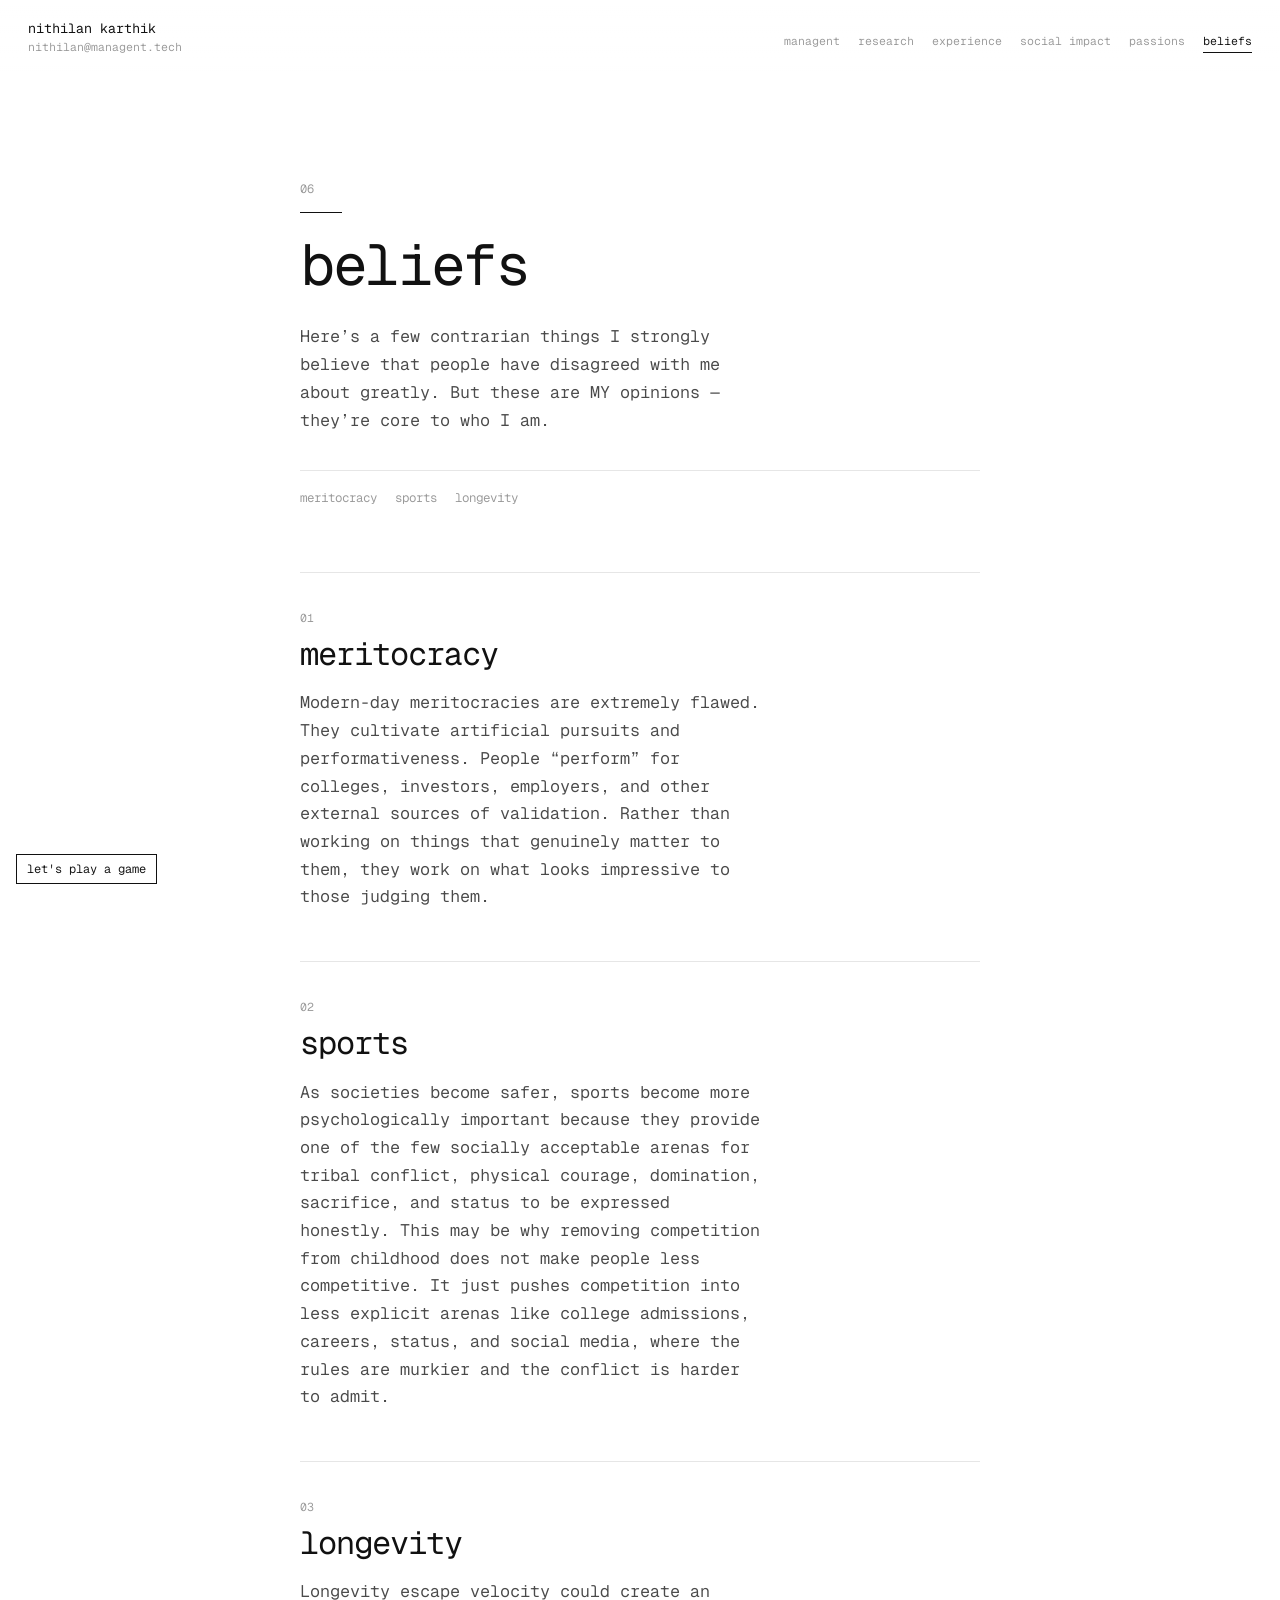
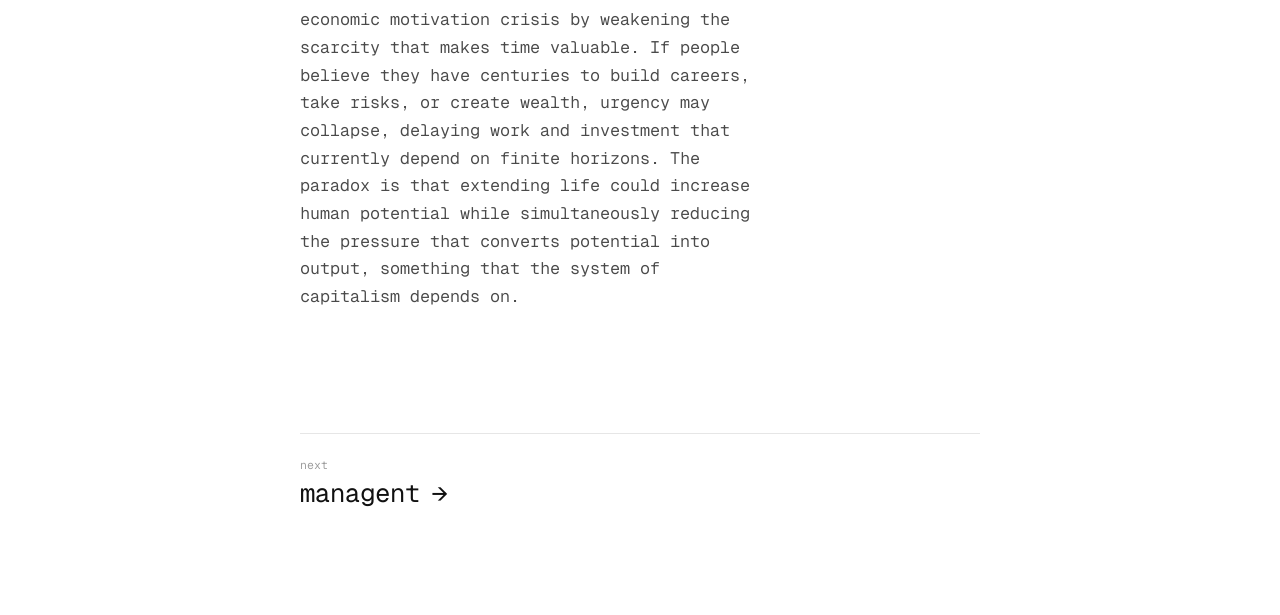
==== beliefs.html @ 7f223bff "Ship the personal site: thesis reel, highlight pages, games, and SEO. Co-authored-by: Cursor <cursor" ====
<!doctype html>
<html lang="en">
  <head>
    <meta charset="UTF-8" />
    <meta name="viewport" content="width=device-width, initial-scale=1.0" />
    <meta name="theme-color" content="#ffffff" />
    <!-- seo:start -->
    <title>beliefs · nithilan karthik</title>
    <meta name="description" content="Beliefs of nithilan karthik — the ideas he is willing to be held to." />
    <meta name="author" content="nithilan karthik" />
    <meta name="keywords" content="nithilan karthik, Nithilan Karthik, Project Origin, DevRev, HaiIntel, immigrant entrepreneurship, GTM, forward deployed engineering" />
    <meta name="robots" content="index, follow, max-image-preview:large, max-snippet:-1, max-video-preview:-1" />
    <meta name="googlebot" content="index, follow" />
    <link rel="canonical" href="https://nithilankarthik.com/beliefs.html" />
    <link rel="author" href="https://www.linkedin.com/in/nithilan-karthik-24bb622b1" />
    <link rel="me" href="https://www.linkedin.com/in/nithilan-karthik-24bb622b1" />
    <link rel="me" href="https://www.projectorigin.co" />
    <meta property="og:type" content="website" />
    <meta property="og:site_name" content="nithilan karthik" />
    <meta property="og:locale" content="en_US" />
    <meta property="og:title" content="beliefs · nithilan karthik" />
    <meta property="og:description" content="Beliefs of nithilan karthik — the ideas he is willing to be held to." />
    <meta property="og:url" content="https://nithilankarthik.com/beliefs.html" />
    <meta property="og:image" content="https://nithilankarthik.com/og.png" />
    <meta property="og:image:width" content="1200" />
    <meta property="og:image:height" content="630" />
    <meta property="og:image:alt" content="nithilan karthik" />
    <meta name="twitter:card" content="summary_large_image" />
    <meta name="twitter:title" content="beliefs · nithilan karthik" />
    <meta name="twitter:description" content="Beliefs of nithilan karthik — the ideas he is willing to be held to." />
    <meta name="twitter:image" content="https://nithilankarthik.com/og.png" />
    <meta name="twitter:image:alt" content="nithilan karthik" />
    <script type="application/ld+json">
{
  "@context": "https://schema.org",
  "@graph": [
    {
      "@type": "WebSite",
      "@id": "https://nithilankarthik.com/#website",
      "url": "https://nithilankarthik.com/",
      "name": "nithilan karthik",
      "email": "nithilan@managent.tech",
      "description": "Builder and founder focused on systems that make existing intelligence more useful at scale. Co-founder of Project Origin. Experience in B2B GTM at DevRev and forward deployed engineering at HaiIntel.",
      "inLanguage": "en",
      "publisher": {
        "@id": "https://nithilankarthik.com/#person"
      },
      "author": {
        "@id": "https://nithilankarthik.com/#person"
      }
    },
    {
      "@type": "Person",
      "@id": "https://nithilankarthik.com/#person",
      "name": "nithilan karthik",
      "alternateName": [
        "Nithilan Karthik",
        "nithilan"
      ],
      "url": "https://nithilankarthik.com/",
      "image": "https://nithilankarthik.com/og.png",
      "description": "Builder and founder focused on systems that make existing intelligence more useful at scale. Co-founder of Project Origin. Experience in B2B GTM at DevRev and forward deployed engineering at HaiIntel.",
      "jobTitle": [
        "Founder",
        "GTM",
        "Forward Deployed Engineer"
      ],
      "knowsAbout": [
        "entrepreneurship",
        "B2B go-to-market",
        "partnerships",
        "AI systems",
        "forward deployed engineering",
        "immigrant entrepreneurship",
        "Project Origin",
        "cricket"
      ],
      "sameAs": [
        "https://www.linkedin.com/in/nithilan-karthik-24bb622b1",
        "https://www.projectorigin.co"
      ],
      "founder": {
        "@type": "Organization",
        "name": "Project Origin",
        "url": "https://www.projectorigin.co",
        "description": "Bootcamp and learning platform making entrepreneurship accessible for immigrant students."
      },
      "worksFor": [
        {
          "@type": "Organization",
          "name": "Project Origin",
          "url": "https://www.projectorigin.co"
        }
      ],
      "affiliation": [
        {
          "@type": "Organization",
          "name": "Harvard John A. Paulson School of Engineering and Applied Sciences",
          "alternateName": "Harvard SEAS"
        },
        {
          "@type": "Organization",
          "name": "MIT Laboratory for Information and Decision Systems",
          "alternateName": "MIT LIDS"
        }
      ]
    },
    {
      "@type": "WebPage",
      "@id": "https://nithilankarthik.com/beliefs.html#webpage",
      "url": "https://nithilankarthik.com/beliefs.html",
      "name": "beliefs · nithilan karthik",
      "description": "Beliefs of nithilan karthik — the ideas he is willing to be held to.",
      "isPartOf": {
        "@id": "https://nithilankarthik.com/#website"
      },
      "about": {
        "@id": "https://nithilankarthik.com/#person"
      },
      "author": {
        "@id": "https://nithilankarthik.com/#person"
      },
      "inLanguage": "en"
    }
  ]
}
    </script>
    <!-- seo:end -->
    <link rel="manifest" href="site.webmanifest" />


    <link rel="icon" href="favicon.svg" type="image/svg+xml" />
    <link rel="preconnect" href="https://fonts.googleapis.com" />
    <link rel="preconnect" href="https://fonts.gstatic.com" crossorigin />
    <link href="https://fonts.googleapis.com/css2?family=Geist+Mono:wght@400;500&family=IBM+Plex+Mono:wght@400;500&display=swap" rel="stylesheet" />
    <link rel="stylesheet" href="styles.css" />
  </head>
  <body>
    <a class="skip" href="#content">Skip to content</a>
    <header class="header">
      <div class="brand-block">
      <a class="brand" href="index.html">nithilan karthik</a>
      <a class="mail-inline" href="mailto:nithilan@managent.tech">nithilan@managent.tech</a>
    </div>
      <nav aria-label="Highlights">
        <div class="nav">
          <a href="managent.html">managent</a><a href="research.html">research</a><a href="experience.html">experience</a><a href="social-impact.html">social impact</a><a href="passions.html">passions</a><a href="beliefs.html" class="is-active" aria-current="page">beliefs</a>
        </div>
      </nav>
    </header>
    <main class="detail" id="content">
      <div class="copy">
        <p class="eyebrow">06</p>
        <h1>beliefs</h1>
        <div class="prose">
          <p>Here’s a few contrarian things I strongly believe that people have disagreed with me about greatly. But these are MY opinions — they’re core to who I am.</p>
        </div>
        <nav class="thread-jump" aria-label="Beliefs">
          <a href="#meritocracy">meritocracy</a>
          <a href="#sports">sports</a>
          <a href="#longevity">longevity</a>
        </nav>
      </div>

      <div class="threads">
        <article class="thread" id="meritocracy">
          <p class="thread-index">01</p>
          <h2>meritocracy</h2>
          <div class="prose">
            <p>Modern-day meritocracies are extremely flawed. They cultivate artificial pursuits and performativeness. People “perform” for colleges, investors, employers, and other external sources of validation. Rather than working on things that genuinely matter to them, they work on what looks impressive to those judging them.</p>
          </div>
        </article>

        <article class="thread" id="sports">
          <p class="thread-index">02</p>
          <h2>sports</h2>
          <div class="prose">
            <p>As societies become safer, sports become more psychologically important because they provide one of the few socially acceptable arenas for tribal conflict, physical courage, domination, sacrifice, and status to be expressed honestly. This may be why removing competition from childhood does not make people less competitive. It just pushes competition into less explicit arenas like college admissions, careers, status, and social media, where the rules are murkier and the conflict is harder to admit.</p>
          </div>
        </article>

        <article class="thread" id="longevity">
          <p class="thread-index">03</p>
          <h2>longevity</h2>
          <div class="prose">
            <p>Longevity escape velocity could create an economic motivation crisis by weakening the scarcity that makes time valuable. If people believe they have centuries to build careers, take risks, or create wealth, urgency may collapse, delaying work and investment that currently depend on finite horizons. The paradox is that extending life could increase human potential while simultaneously reducing the pressure that converts potential into output, something that the system of capitalism depends on.</p>
          </div>
        </article>
      </div>

      <div class="copy">
        <a class="next" href="managent.html">
          <em>next</em>
          <strong>managent <span class="arrow">→</span></strong>
        </a>
      </div>
    </main>
    <a class="chip" href="games.html">let's play a game</a>
  </body>
</html>
---- styles.css ----
:root {
  --paper: #ffffff;
  --ink: #111111;
  --body: #4a4a4a;
  --caption: #8a8a8a;
  --muted: #9a9a9a;
  --line: #e6e6e6;
  --display: "Geist Mono", "IBM Plex Mono", ui-monospace, "SF Mono", Menlo, Consolas, monospace;
  --sans: "Geist Mono", "IBM Plex Mono", ui-monospace, "SF Mono", Menlo, Consolas, monospace;
  color-scheme: light;
}

* {
  box-sizing: border-box;
}

html {
  scroll-snap-type: y proximity;
}

html,
body,
#root {
  margin: 0;
  min-height: 100%;
}

body {
  background: var(--paper);
  color: var(--ink);
  font-family: var(--sans);
  font-weight: 380;
  font-size: 16px;
  line-height: 1.5;
  text-rendering: optimizeLegibility;
  -webkit-font-smoothing: antialiased;
}

body::before {
  content: none;
}

::selection {
  background: var(--ink);
  color: var(--paper);
}

a {
  color: inherit;
}

figure {
  margin: 0;
}

button,
a {
  -webkit-tap-highlight-color: transparent;
}

:focus-visible {
  outline: 1px solid var(--ink);
  outline-offset: 3px;
}

.sr {
  position: absolute;
  width: 1px;
  height: 1px;
  padding: 0;
  margin: -1px;
  overflow: hidden;
  clip: rect(0, 0, 0, 0);
  white-space: nowrap;
  border: 0;
}

.skip {
  position: fixed;
  left: 16px;
  top: -48px;
  z-index: 40;
  background: var(--ink);
  color: var(--paper);
  padding: 8px 12px;
  text-decoration: none;
  font-size: 0.8rem;
}

.skip:focus {
  top: 12px;
}

.seo-identity {
  position: absolute;
  width: 1px;
  height: 1px;
  padding: 0;
  margin: -1px;
  overflow: hidden;
  clip: rect(0, 0, 0, 0);
  white-space: nowrap;
  border: 0;
}

.header {
  position: fixed;
  top: 0;
  left: 0;
  right: 0;
  z-index: 20;
  display: flex;
  justify-content: space-between;
  align-items: flex-end;
  gap: 24px;
  padding: 22px 28px 18px;
  background: linear-gradient(to bottom, rgba(255, 255, 255, 0.96), rgba(255, 255, 255, 0));
}

.header nav {
  margin-left: auto;
  min-width: 0;
}

.brand {
  font-family: var(--sans);
  font-style: normal;
  font-weight: 400;
  font-size: 0.84rem;
  letter-spacing: 0;
  text-decoration: none;
  line-height: 1;
  color: var(--ink);
}

.brand-block {
  display: flex;
  flex-direction: column;
  align-items: flex-start;
  gap: 6px;
  min-width: 0;
}

.mail-inline {
  font-size: 0.72rem;
  line-height: 1;
  color: var(--muted);
  text-decoration: none;
  letter-spacing: 0;
}

.mail-inline:hover,
.mail-inline:focus-visible {
  color: var(--ink);
  text-decoration: underline;
  text-underline-offset: 2px;
}

.mail {
  position: fixed;
  right: 16px;
  bottom: 16px;
  z-index: 30;
  padding: 8px 10px;
  background: #fff;
  color: var(--ink);
  border: 1px solid var(--line);
  text-decoration: none;
  font-size: 0.72rem;
  line-height: 1;
  max-width: calc(100vw - 160px);
  overflow: hidden;
  text-overflow: ellipsis;
  white-space: nowrap;
}

.mail:hover,
.mail:focus-visible {
  border-color: var(--ink);
}

.nav {
  display: flex;
  flex-wrap: nowrap;
  justify-content: flex-end;
  gap: 8px 18px;
}

.nav a {
  position: relative;
  text-decoration: none;
  font-size: 0.72rem;
  letter-spacing: 0;
  text-transform: none;
  color: var(--muted);
  padding-bottom: 4px;
  white-space: nowrap;
  transition: color 240ms ease;
}

.nav a.is-active {
  color: var(--ink);
}

.nav a.is-active::after {
  content: "";
  position: absolute;
  left: 0;
  right: 0;
  bottom: 0;
  height: 1px;
  background: currentColor;
  transform-origin: left;
  animation: draw 420ms cubic-bezier(0.16, 1, 0.3, 1) both;
}

.thesis {
  min-height: 100dvh;
  display: flex;
  flex-direction: column;
  justify-content: center;
  padding: 14vh 7vw 10vh;
  scroll-snap-align: start;
}

.eyebrow {
  margin: 0 0 22px;
  font-size: 0.75rem;
  letter-spacing: 0;
  text-transform: none;
  color: var(--muted);
}

.eyebrow::after {
  content: "";
  display: block;
  width: 42px;
  height: 1px;
  margin-top: 14px;
  background: var(--ink);
  transform-origin: left;
  animation: draw 900ms 180ms cubic-bezier(0.16, 1, 0.3, 1) both;
}

.thesis-grid {
  display: grid;
  grid-template-columns: minmax(0, 1.25fr) minmax(240px, 0.72fr);
  gap: clamp(28px, 5vw, 88px);
  align-items: end;
  will-change: transform, opacity;
}

.thesis h1,
.detail h1,
.word {
  font-family: var(--display);
  font-weight: 400;
  letter-spacing: -0.04em;
}

.thesis h1 {
  margin: 0;
  font-size: clamp(1.7rem, 3.6vw, 3rem);
  line-height: 1.15;
  max-width: 28ch;
  animation: rise 1000ms cubic-bezier(0.16, 1, 0.3, 1) both;
}

.lede {
  margin: 0;
  max-width: 34ch;
  color: var(--body);
  font-size: 1.08rem;
  line-height: 1.6;
  font-weight: 380;
  animation: rise 1000ms 140ms cubic-bezier(0.16, 1, 0.3, 1) both;
}

.cue {
  margin-top: 36px;
  display: inline-flex;
  align-items: center;
  gap: 12px;
  padding: 0;
  border: 0;
  background: none;
  color: var(--muted);
  font: inherit;
  font-size: 0.72rem;
  letter-spacing: 0;
  text-transform: none;
  cursor: pointer;
  animation: rise 1000ms 240ms cubic-bezier(0.16, 1, 0.3, 1) both;
}

.cue i {
  display: block;
  width: 1px;
  height: 46px;
  background: linear-gradient(var(--ink), transparent);
  transform-origin: top;
  animation: pulse 2.4s ease-in-out infinite;
}

.cue:hover {
  color: var(--ink);
}

.reel {
  position: relative;
  height: calc(100dvh * 6);
}

.beats {
  position: absolute;
  inset: 0;
  display: flex;
  flex-direction: column;
  pointer-events: none;
}

.beats span {
  flex: 1;
  scroll-snap-align: start;
}

.sticky {
  position: sticky;
  top: 0;
  height: 100dvh;
  display: flex;
  flex-direction: column;
  justify-content: center;
  align-items: center;
  gap: 18px;
}

.stage {
  width: min(1180px, calc(100% - 72px));
  height: min(62vh, 620px);
  display: grid;
  grid-template-columns: minmax(0, 1fr) minmax(240px, 420px) minmax(0, 1fr);
  gap: clamp(16px, 2.2vw, 36px);
  align-items: center;
}

.side {
  position: relative;
  height: 100%;
  min-width: 0;
}

.panel {
  position: absolute;
  inset: 0;
  display: grid;
  align-content: center;
  justify-items: center;
  text-align: center;
  will-change: transform, opacity;
}

.kicker {
  margin: 0;
  align-self: end;
  font-family: var(--sans);
  font-style: normal;
  font-weight: 400;
  font-size: 0.82rem;
  letter-spacing: 0;
  color: var(--caption);
}

.frame {
  width: min(100%, 380px);
  aspect-ratio: 5 / 4;
  border-radius: 0;
  position: relative;
  overflow: hidden;
  background: var(--wash, #f6f6f6);
  border: 1px solid var(--line);
}

.frame::after {
  content: none;
}

.frame.has-image::after {
  display: none;
}

.frame img {
  width: 100%;
  height: 100%;
  object-fit: cover;
  object-position: center center;
  display: block;
}

.logo {
  width: min(100%, 380px);
  height: auto;
  display: block;
}

.caption {
  margin: 0;
  align-self: start;
  max-width: 30ch;
  color: var(--caption);
  font-size: 0.92rem;
  line-height: 1.45;
  font-weight: 380;
}

.mid {
  position: relative;
  height: 100%;
  width: 100%;
  min-width: 0;
  container-type: inline-size;
}

.wheel {
  height: 100%;
  overflow: hidden;
  -webkit-mask-image: linear-gradient(
    to bottom,
    transparent 0%,
    #000 22%,
    #000 78%,
    transparent 100%
  );
  mask-image: linear-gradient(
    to bottom,
    transparent 0%,
    #000 22%,
    #000 78%,
    transparent 100%
  );
}

.track {
  position: absolute;
  left: 0;
  right: 0;
  top: 50%;
  will-change: transform;
}

.word {
  margin: 0;
  height: 104px;
  display: flex;
  align-items: center;
  justify-content: center;
  font-size: clamp(1.15rem, 3.2vw, 1.85rem);
  font-size: clamp(1.15rem, 9.5cqi, 2rem);
  line-height: 1;
  white-space: nowrap;
  user-select: none;
}

.dock {
  position: relative;
  height: 44px;
  width: min(1180px, calc(100% - 72px));
}

.more {
  position: absolute;
  left: 50%;
  top: 50%;
  transform: translate(-50%, -50%);
  display: inline-flex;
  align-items: center;
  justify-content: center;
  gap: 0.55rem;
  min-height: 44px;
  padding: 0 2px 2px;
  text-decoration: none;
  font-size: 0.78rem;
  letter-spacing: 0;
  text-transform: none;
  border-bottom: 1px solid var(--ink);
  white-space: nowrap;
  will-change: opacity;
}

.more .arrow {
  display: inline-block;
  transition: transform 420ms cubic-bezier(0.16, 1, 0.3, 1);
}

.more:hover .arrow,
.more:focus-visible .arrow {
  transform: translateX(5px);
}

.rail {
  position: absolute;
  right: 22px;
  top: 50%;
  transform: translateY(-50%);
  width: 1px;
  height: 132px;
  background: var(--line);
}

.rail span {
  position: absolute;
  left: -2px;
  top: 0;
  width: 5px;
  height: 5px;
  border-radius: 50%;
  background: var(--ink);
}

.detail {
  padding: 20vh 0 12vh;
}

.copy {
  width: min(680px, calc(100% - 12vw));
  margin: 0 auto;
}

.detail h1 {
  margin: 0;
  font-size: clamp(2rem, 6vw, 3.6rem);
  line-height: 1.05;
  animation: rise 900ms cubic-bezier(0.16, 1, 0.3, 1) both;
}

.dek {
  margin: 22px 0 0;
  max-width: 28ch;
  font-family: var(--sans);
  font-style: normal;
  font-weight: 400;
  font-size: 0.95rem;
  line-height: 1.5;
  letter-spacing: 0;
  color: var(--body);
  animation: rise 900ms 90ms cubic-bezier(0.16, 1, 0.3, 1) both;
}

.prose {
  margin-top: 28px;
  animation: rise 900ms 160ms cubic-bezier(0.16, 1, 0.3, 1) both;
}

.prose p {
  margin: 0 0 14px;
  max-width: 46ch;
  color: var(--body);
  font-size: 1.05rem;
  line-height: 1.65;
}

.quote-box {
  margin: 36px 0;
  padding: 28px 26px 24px;
  border: 1px solid var(--line);
  background: #fafafa;
  animation: rise 900ms 180ms cubic-bezier(0.16, 1, 0.3, 1) both;
}

.quote-box p {
  margin: 0 0 14px;
  max-width: none;
  color: var(--ink);
  font-size: 0.98rem;
  line-height: 1.7;
}

.quote-box p:last-of-type {
  margin-bottom: 18px;
}

.quote-box cite {
  display: block;
  font-style: normal;
  font-size: 0.78rem;
  color: var(--muted);
}

.thesis-box .thesis-line {
  margin: 0 0 22px;
  font-family: var(--display);
  font-size: clamp(1.15rem, 2.4vw, 1.45rem);
  line-height: 1.35;
  letter-spacing: -0.02em;
  color: var(--ink);
}

.thesis-box .out-link {
  margin: 0;
  color: var(--body);
  font-size: 0.92rem;
}

.out-link {
  margin-top: 22px;
}

.out-link a {
  color: var(--ink);
  text-decoration: underline;
  text-underline-offset: 3px;
}

.prose a {
  color: var(--ink);
  text-decoration: underline;
  text-underline-offset: 2px;
}

.plates {
  width: min(1080px, calc(100% - 10vw));
  margin: 56px auto 0;
  display: grid;
  grid-template-columns: 1fr 1fr;
  gap: 16px;
  animation: rise 900ms 200ms cubic-bezier(0.16, 1, 0.3, 1) both;
}

.plates .frame {
  width: 100%;
  border-radius: 0;
}

.plate-caption {
  margin: 10px 0 0;
  text-align: center;
  color: var(--caption);
  font-size: 0.88rem;
}

.plate {
  min-width: 0;
}

.thread-jump {
  display: flex;
  flex-wrap: wrap;
  gap: 10px 18px;
  margin-top: 36px;
  padding-top: 18px;
  border-top: 1px solid var(--line);
  animation: rise 900ms 200ms cubic-bezier(0.16, 1, 0.3, 1) both;
}

.thread-jump a {
  text-decoration: none;
  font-size: 0.78rem;
  color: var(--muted);
  transition: color 220ms ease;
}

.thread-jump a:hover,
.thread-jump a:focus-visible {
  color: var(--ink);
}

.threads {
  width: min(680px, calc(100% - 12vw));
  margin: 64px auto 0;
  display: flex;
  flex-direction: column;
}

.thread {
  padding: 36px 0;
  border-top: 1px solid var(--line);
  scroll-margin-top: 96px;
  animation: rise 900ms cubic-bezier(0.16, 1, 0.3, 1) both;
}

.thread:nth-child(1) { animation-delay: 120ms; }
.thread:nth-child(2) { animation-delay: 180ms; }
.thread:nth-child(3) { animation-delay: 240ms; }
.thread:nth-child(4) { animation-delay: 300ms; }

.thread-index {
  margin: 0 0 10px;
  font-size: 0.72rem;
  letter-spacing: 0;
  color: var(--muted);
}

.thread h2 {
  margin: 0 0 18px;
  font-family: var(--display);
  font-weight: 400;
  font-size: clamp(1.45rem, 3.2vw, 2rem);
  letter-spacing: -0.03em;
  line-height: 1.1;
  color: var(--ink);
}

.thread .prose {
  margin-top: 0;
  animation: none;
}

.next {
  display: flex;
  flex-direction: column;
  align-items: flex-start;
  gap: 8px;
  margin-top: 72px;
  padding-top: 22px;
  border-top: 1px solid var(--line);
  text-decoration: none;
}

.next em {
  font-style: normal;
  font-size: 0.72rem;
  letter-spacing: 0;
  text-transform: none;
  color: var(--muted);
}

.next strong {
  font-family: var(--display);
  font-weight: 400;
  font-style: normal;
  font-size: clamp(1.2rem, 2.4vw, 1.6rem);
  letter-spacing: 0;
  line-height: 1;
  display: inline-flex;
  align-items: baseline;
  gap: 12px;
}

.next .arrow {
  display: inline-block;
  font-style: normal;
  transition: transform 420ms cubic-bezier(0.16, 1, 0.3, 1);
}

.next:hover .arrow,
.next:focus-visible .arrow {
  transform: translateX(6px);
}

.missing {
  min-height: 100dvh;
  display: grid;
  place-items: center;
  padding: 20vh 8vw;
  text-align: center;
}

.missing h1 {
  font-family: var(--display);
  font-weight: 500;
  font-size: clamp(3rem, 7vw, 5rem);
  letter-spacing: -0.04em;
  margin: 0 0 16px;
}

.missing a {
  letter-spacing: 0;
  text-transform: none;
  font-size: 0.75rem;
  text-underline-offset: 4px;
}

.reel-static {
  display: none;
  padding: 8vh 8vw 16vh;
  gap: 64px;
}

.reel-static article {
  display: grid;
  gap: 10px;
  max-width: 640px;
  scroll-snap-align: start;
}

.reel-static .more {
  position: relative;
  left: auto;
  top: auto;
  transform: none;
  width: fit-content;
  margin-top: 8px;
}

.reel-static h2 {
  margin: 0;
  font-family: var(--display);
  font-weight: 500;
  font-size: clamp(3rem, 8vw, 5rem);
  letter-spacing: -0.04em;
  line-height: 0.95;
}

@keyframes rise {
  from {
    opacity: 0;
    transform: translateY(18px);
  }
  to {
    opacity: 1;
    transform: none;
  }
}

@keyframes draw {
  from {
    transform: scaleX(0);
  }
  to {
    transform: scaleX(1);
  }
}

@keyframes pulse {
  0%,
  100% {
    transform: scaleY(0.35);
    opacity: 0.35;
  }
  50% {
    transform: scaleY(1);
    opacity: 1;
  }
}

@keyframes sheen {
  0%,
  100% {
    transform: translateX(-8%);
  }
  50% {
    transform: translateX(8%);
  }
}

@media (max-width: 980px) {
  .header {
    flex-direction: column;
    align-items: stretch;
    gap: 10px;
    padding: 16px 18px 12px;
  }

  .header nav {
    width: 100%;
    margin-left: 0;
  }

  .nav {
    width: 100%;
    justify-content: space-between;
    gap: 6px;
    overflow-x: auto;
    scrollbar-width: none;
    padding-bottom: 2px;
  }

  .nav a {
    font-size: 0.52rem;
    letter-spacing: 0;
  }

  .nav::-webkit-scrollbar {
    display: none;
  }

  .thesis {
    padding: 18vh 22px 12vh;
  }

  .thesis-grid {
    grid-template-columns: 1fr;
    gap: 22px;
    align-items: start;
  }

  .thesis h1 {
    font-size: clamp(1.55rem, 7vw, 2rem);
  }

  .stage {
    width: min(520px, calc(100% - 36px));
    height: auto;
    grid-template-columns: 1fr;
    gap: 18px;
  }

  .mid {
    order: -1;
    width: 100%;
    height: 26dvh;
    min-height: 168px;
    min-width: 0;
  }

  .word {
    height: 64px;
    font-size: clamp(1.15rem, 6.4vw, 1.55rem);
  }

  .side-left {
    height: 250px;
  }

  .side-right {
    display: none;
  }

  .frame {
    width: min(72vw, 300px);
    aspect-ratio: 16 / 10;
  }

  .frame.has-image {
    aspect-ratio: 5 / 4;
  }

  .dock {
    width: min(520px, calc(100% - 36px));
  }

  .rail {
    right: 10px;
    height: 96px;
  }

  .plates {
    grid-template-columns: 1fr;
  }

  .sticky {
    padding-top: 72px;
  }
}

@media (prefers-reduced-motion: reduce) {
  html {
    scroll-snap-type: none;
  }

  .reel {
    display: none;
  }

  .reel-static {
    display: grid;
  }

  *,
  *::before,
  *::after {
    animation: none !important;
    transition: none !important;
  }
}

.home-float {
  position: fixed;
  top: 22px;
  left: 28px;
  z-index: 20;
}

.chip {
  position: fixed;
  left: 16px;
  bottom: 16px;
  z-index: 30;
  padding: 8px 10px;
  background: #fff;
  color: var(--ink);
  border: 1px solid var(--ink);
  text-decoration: none;
  font-size: 0.75rem;
  line-height: 1;
}

.chip:hover,
.chip:focus-visible {
  background: var(--ink);
  color: #fff;
}

.game,
.games {
  min-height: 100dvh;
  padding: 18vh 8vw 12vh;
}

.game h1,
.games h1 {
  margin: 0 0 8px;
  font-size: clamp(1.6rem, 4vw, 2.2rem);
  font-weight: 400;
  letter-spacing: -0.04em;
}

.game-note,
.games p {
  margin: 0;
  color: var(--caption);
  max-width: 42ch;
}

.game-list {
  margin-top: 36px;
  display: grid;
  gap: 0;
  max-width: 520px;
  border-top: 1px solid var(--line);
}

.game-list a {
  display: grid;
  gap: 4px;
  padding: 16px 0;
  border-bottom: 1px solid var(--line);
  text-decoration: none;
}

.game-list strong {
  font-weight: 400;
  color: var(--ink);
}

.game-list span {
  color: var(--caption);
  font-size: 0.82rem;
}

.game-list a:hover strong {
  text-decoration: underline;
  text-underline-offset: 3px;
}

.status {
  min-height: 1.4em;
  margin: 18px 0;
  color: var(--ink);
}

.score {
  margin: 14px 0 0;
  color: var(--caption);
}

.row {
  display: flex;
  flex-wrap: wrap;
  gap: 8px;
  margin-top: 8px;
}

.game-btn,
.pad,
.dir {
  font: inherit;
  font-size: 0.82rem;
  background: #fff;
  color: var(--ink);
  border: 1px solid var(--ink);
  padding: 8px 12px;
  cursor: pointer;
}

.game-btn:hover,
.dir:hover,
.pad:hover {
  background: var(--ink);
  color: #fff;
}

.game-btn:disabled,
.pad:disabled {
  opacity: 0.35;
  cursor: default;
  background: #fff;
  color: var(--ink);
}

.game-btn[hidden] {
  display: none;
}

.hand {
  display: flex;
  gap: 8px;
  min-height: 78px;
  align-items: center;
  margin: 8px 0 16px;
}

.card {
  width: 48px;
  height: 68px;
  border: 1px solid #111;
  background: #fff;
  color: #111;
  display: flex;
  flex-direction: column;
  justify-content: space-between;
  padding: 5px 6px 6px;
  line-height: 1;
  flex: 0 0 auto;
}

.card.red {
  color: #d0122d;
}

.card .rank {
  font-size: 13px;
}

.card .suit {
  align-self: flex-end;
  font-family: "Apple Symbols", "Segoe UI Symbol", "Noto Sans Symbols 2", sans-serif;
  font-size: 15px;
}

.card.back {
  background: repeating-linear-gradient(
    -45deg,
    #111 0 1px,
    #fff 1px 5px
  );
}

.card.back .rank,
.card.back .suit {
  visibility: hidden;
}

.seat {
  color: var(--caption);
  font-size: 0.78rem;
  margin: 0;
}

.board {
  display: grid;
  grid-template-columns: repeat(16, 15px);
  gap: 1px;
  width: max-content;
  background: #dedede;
  border: 1px solid #111;
  margin-top: 16px;
}

.cell {
  width: 15px;
  height: 15px;
  background: #fff;
}

.cell.on {
  background: #111;
}

.cell.food {
  background: #fff;
  box-shadow: inset 0 0 0 4px #111;
}

.dirs {
  display: grid;
  grid-template-columns: 44px 44px 44px;
  grid-template-areas:
    ". up ."
    "left down right";
  gap: 6px;
  margin-top: 16px;
  width: max-content;
}

.dir.up { grid-area: up; }
.dir.left { grid-area: left; }
.dir.down { grid-area: down; }
.dir.right { grid-area: right; }

.pads {
  display: grid;
  grid-template-columns: 88px 88px;
  gap: 8px;
  margin-top: 16px;
}

.pad {
  height: 88px;
  padding: 0;
}

.pad.lit {
  background: #111;
  color: #fff;
}
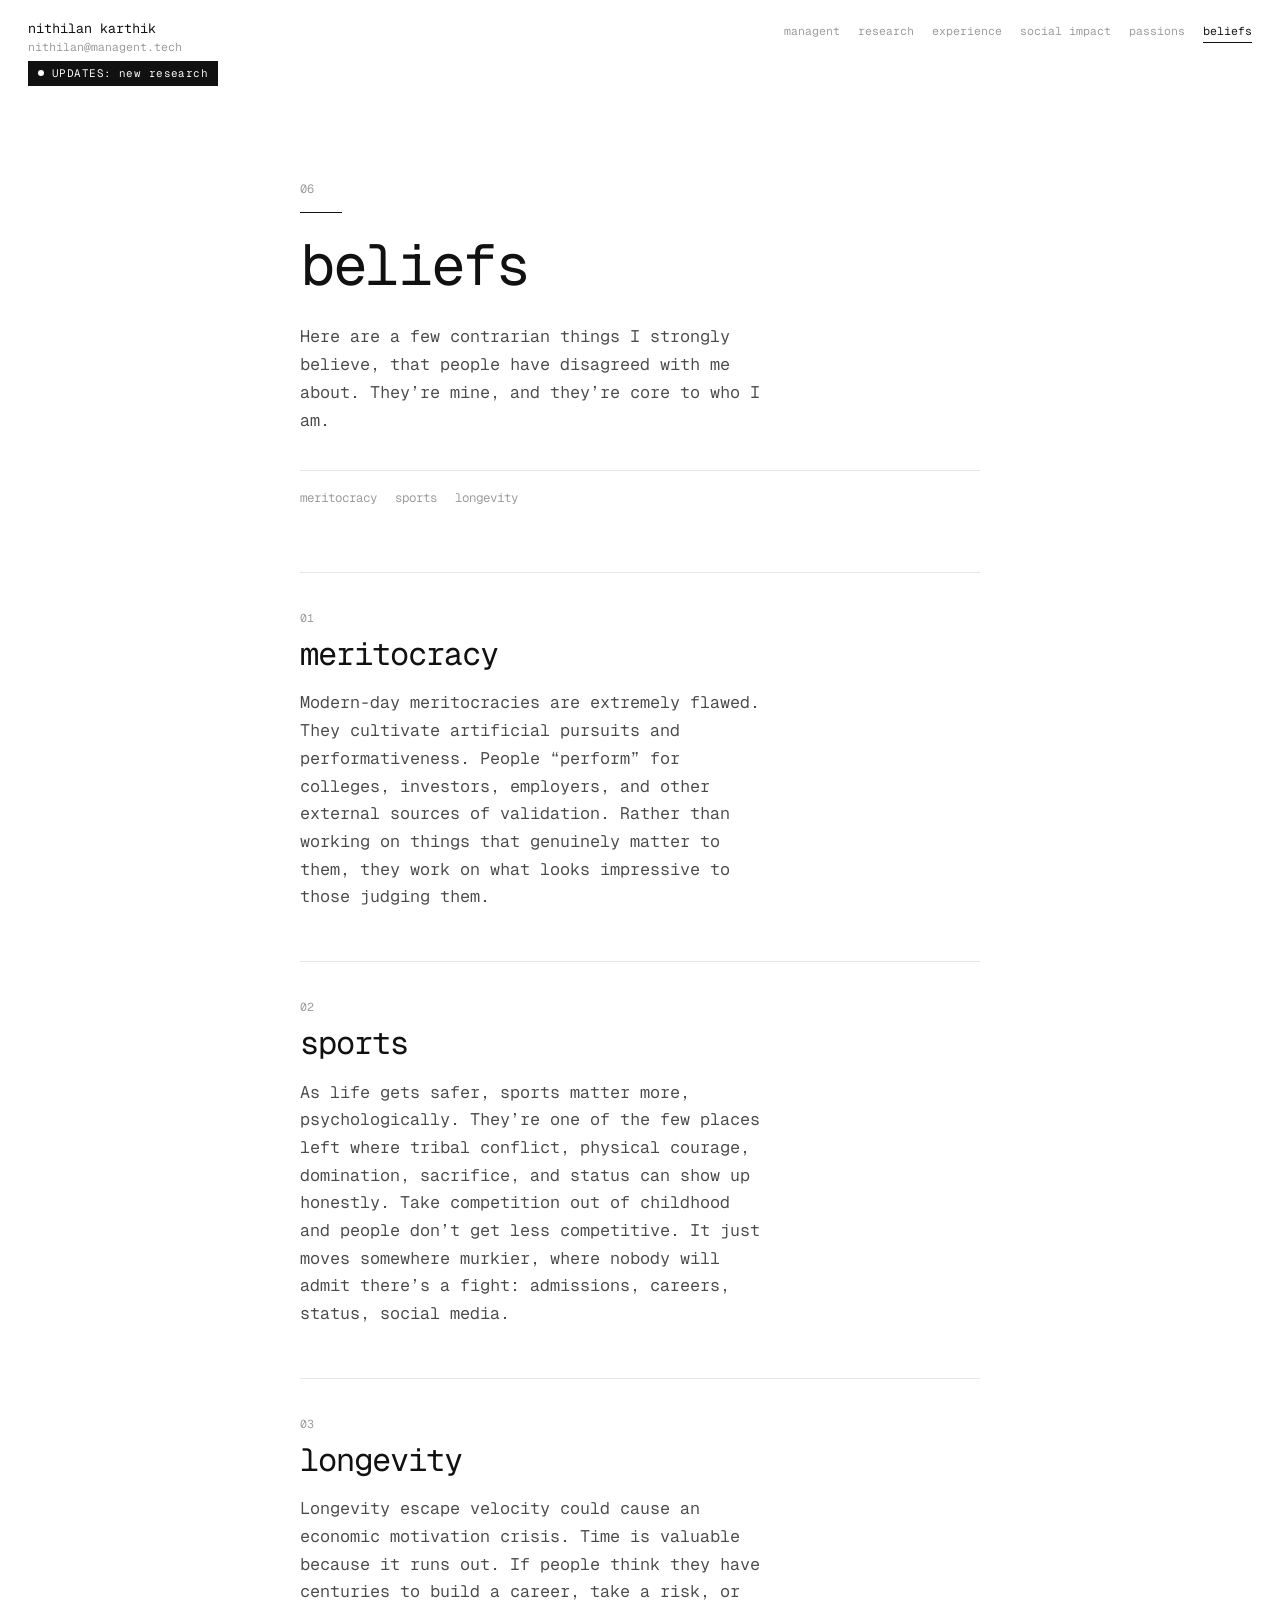
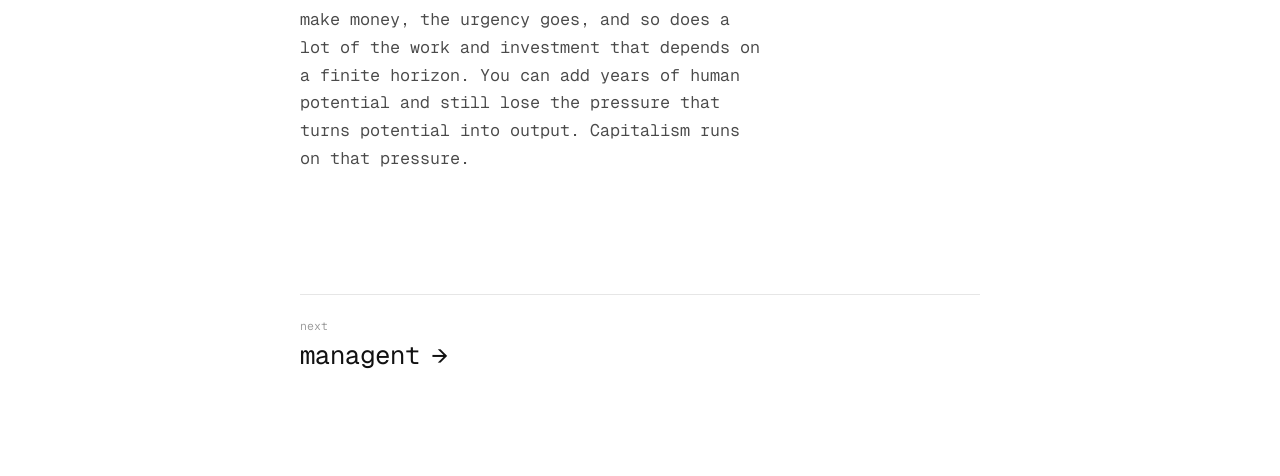
==== commit 517ca53a: "Publish the accepted research and the current site. Drop the games and Harvard SEAS, host the VeriCo" ====
--- a/beliefs.html
+++ b/beliefs.html
@@ -8,13 +8,13 @@
     <title>beliefs · nithilan karthik</title>
     <meta name="description" content="Beliefs of nithilan karthik — the ideas he is willing to be held to." />
     <meta name="author" content="nithilan karthik" />
-    <meta name="keywords" content="nithilan karthik, Nithilan Karthik, Project Origin, DevRev, HaiIntel, immigrant entrepreneurship, GTM, forward deployed engineering" />
+    <meta name="keywords" content="nithilan karthik, Nithilan Karthik, Origin Student Founders, DevRev, HaiIntel, immigrant entrepreneurship, GTM, forward deployed engineering" />
     <meta name="robots" content="index, follow, max-image-preview:large, max-snippet:-1, max-video-preview:-1" />
     <meta name="googlebot" content="index, follow" />
     <link rel="canonical" href="https://nithilankarthik.com/beliefs.html" />
     <link rel="author" href="https://www.linkedin.com/in/nithilan-karthik-24bb622b1" />
     <link rel="me" href="https://www.linkedin.com/in/nithilan-karthik-24bb622b1" />
-    <link rel="me" href="https://www.projectorigin.co" />
+    <link rel="me" href="https://originstudentfounders.org" />
     <meta property="og:type" content="website" />
     <meta property="og:site_name" content="nithilan karthik" />
     <meta property="og:locale" content="en_US" />
@@ -40,7 +40,7 @@
       "url": "https://nithilankarthik.com/",
       "name": "nithilan karthik",
       "email": "nithilan@managent.tech",
-      "description": "Builder and founder focused on systems that make existing intelligence more useful at scale. Co-founder of Project Origin. Experience in B2B GTM at DevRev and forward deployed engineering at HaiIntel.",
+      "description": "Builder and founder focused on systems that maximize existing intelligence. Co-founder of Origin Student Founders. Experience in B2B GTM at DevRev and forward deployed engineering at HaiIntel.",
       "inLanguage": "en",
       "publisher": {
         "@id": "https://nithilankarthik.com/#person"
@@ -53,55 +53,64 @@
       "@type": "Person",
       "@id": "https://nithilankarthik.com/#person",
       "name": "nithilan karthik",
+      "givenName": "Nithilan",
+      "familyName": "Karthik",
       "alternateName": [
         "Nithilan Karthik",
         "nithilan"
       ],
       "url": "https://nithilankarthik.com/",
+      "mainEntityOfPage": "https://nithilankarthik.com/",
       "image": "https://nithilankarthik.com/og.png",
-      "description": "Builder and founder focused on systems that make existing intelligence more useful at scale. Co-founder of Project Origin. Experience in B2B GTM at DevRev and forward deployed engineering at HaiIntel.",
+      "description": "Builder and founder focused on systems that maximize existing intelligence. Co-founder of Origin Student Founders. Experience in B2B GTM at DevRev and forward deployed engineering at HaiIntel.",
       "jobTitle": [
         "Founder",
         "GTM",
         "Forward Deployed Engineer"
       ],
       "knowsAbout": [
+        "managent",
+        "AI agent coordination",
         "entrepreneurship",
         "B2B go-to-market",
         "partnerships",
         "AI systems",
         "forward deployed engineering",
         "immigrant entrepreneurship",
-        "Project Origin",
+        "Origin Student Founders",
         "cricket"
       ],
       "sameAs": [
         "https://www.linkedin.com/in/nithilan-karthik-24bb622b1",
-        "https://www.projectorigin.co"
+        "https://originstudentfounders.org"
       ],
       "founder": {
         "@type": "Organization",
-        "name": "Project Origin",
-        "url": "https://www.projectorigin.co",
+        "name": "Origin Student Founders",
+        "url": "https://originstudentfounders.org",
         "description": "Bootcamp and learning platform making entrepreneurship accessible for immigrant students."
       },
       "worksFor": [
         {
           "@type": "Organization",
-          "name": "Project Origin",
-          "url": "https://www.projectorigin.co"
+          "name": "Origin Student Founders",
+          "url": "https://originstudentfounders.org"
         }
       ],
       "affiliation": [
         {
           "@type": "Organization",
-          "name": "Harvard John A. Paulson School of Engineering and Applied Sciences",
-          "alternateName": "Harvard SEAS"
-        },
-        {
-          "@type": "Organization",
           "name": "MIT Laboratory for Information and Decision Systems",
-          "alternateName": "MIT LIDS"
+          "alternateName": "MIT LIDS",
+          "url": "https://lids.mit.edu",
+          "sameAs": "https://en.wikipedia.org/wiki/MIT_Laboratory_for_Information_and_Decision_Systems",
+          "parentOrganization": {
+            "@type": "CollegeOrUniversity",
+            "name": "Massachusetts Institute of Technology",
+            "alternateName": "MIT",
+            "url": "https://www.mit.edu",
+            "sameAs": "https://en.wikipedia.org/wiki/Massachusetts_Institute_of_Technology"
+          }
         }
       ]
     },
@@ -141,6 +150,7 @@
       <div class="brand-block">
       <a class="brand" href="index.html">nithilan karthik</a>
       <a class="mail-inline" href="mailto:nithilan@managent.tech">nithilan@managent.tech</a>
+      <a class="updates" href="research.html#vericodegen"><span class="dot" aria-hidden="true"></span>UPDATES: new research</a>
     </div>
       <nav aria-label="Highlights">
         <div class="nav">
@@ -153,7 +163,7 @@
         <p class="eyebrow">06</p>
         <h1>beliefs</h1>
         <div class="prose">
-          <p>Here’s a few contrarian things I strongly believe that people have disagreed with me about greatly. But these are MY opinions — they’re core to who I am.</p>
+          <p>Here are a few contrarian things I strongly believe, that people have disagreed with me about. They’re mine, and they’re core to who I am.</p>
         </div>
         <nav class="thread-jump" aria-label="Beliefs">
           <a href="#meritocracy">meritocracy</a>
@@ -175,7 +185,7 @@
           <p class="thread-index">02</p>
           <h2>sports</h2>
           <div class="prose">
-            <p>As societies become safer, sports become more psychologically important because they provide one of the few socially acceptable arenas for tribal conflict, physical courage, domination, sacrifice, and status to be expressed honestly. This may be why removing competition from childhood does not make people less competitive. It just pushes competition into less explicit arenas like college admissions, careers, status, and social media, where the rules are murkier and the conflict is harder to admit.</p>
+            <p>As life gets safer, sports matter more, psychologically. They’re one of the few places left where tribal conflict, physical courage, domination, sacrifice, and status can show up honestly. Take competition out of childhood and people don’t get less competitive. It just moves somewhere murkier, where nobody will admit there’s a fight: admissions, careers, status, social media.</p>
           </div>
         </article>
 
@@ -183,7 +193,7 @@
           <p class="thread-index">03</p>
           <h2>longevity</h2>
           <div class="prose">
-            <p>Longevity escape velocity could create an economic motivation crisis by weakening the scarcity that makes time valuable. If people believe they have centuries to build careers, take risks, or create wealth, urgency may collapse, delaying work and investment that currently depend on finite horizons. The paradox is that extending life could increase human potential while simultaneously reducing the pressure that converts potential into output, something that the system of capitalism depends on.</p>
+            <p>Longevity escape velocity could cause an economic motivation crisis. Time is valuable because it runs out. If people think they have centuries to build a career, take a risk, or make money, the urgency goes, and so does a lot of the work and investment that depends on a finite horizon. You can add years of human potential and still lose the pressure that turns potential into output. Capitalism runs on that pressure.</p>
           </div>
         </article>
       </div>
@@ -195,6 +205,5 @@
         </a>
       </div>
     </main>
-    <a class="chip" href="games.html">let's play a game</a>
   </body>
 </html>
--- a/styles.css
+++ b/styles.css
@@ -111,10 +111,12 @@
   z-index: 20;
   display: flex;
   justify-content: space-between;
-  align-items: flex-end;
+  align-items: flex-start;
   gap: 24px;
-  padding: 22px 28px 18px;
-  background: linear-gradient(to bottom, rgba(255, 255, 255, 0.96), rgba(255, 255, 255, 0));
+  padding: 22px 28px 16px;
+  background: rgba(255, 255, 255, 0.94);
+  backdrop-filter: blur(12px);
+  -webkit-backdrop-filter: blur(12px);
 }
 
 .header nav {
@@ -674,7 +676,7 @@
 .thread {
   padding: 36px 0;
   border-top: 1px solid var(--line);
-  scroll-margin-top: 96px;
+  scroll-margin-top: 148px;
   animation: rise 900ms cubic-bezier(0.16, 1, 0.3, 1) both;
 }
 
@@ -698,6 +700,11 @@
   letter-spacing: -0.03em;
   line-height: 1.1;
   color: var(--ink);
+}
+
+.thread h2.long {
+  font-size: clamp(1.12rem, 2.05vw, 1.38rem);
+  line-height: 1.32;
 }
 
 .thread .prose {
@@ -843,12 +850,107 @@
   }
 }
 
+.updates {
+  position: relative;
+  z-index: 1;
+  display: inline-flex;
+  align-items: center;
+  gap: 8px;
+  margin-top: 2px;
+  padding: 7px 10px;
+  background: #111;
+  color: #fff;
+  text-decoration: none;
+  font-size: 0.68rem;
+  line-height: 1;
+  letter-spacing: 0.04em;
+  animation: notice 2.8s ease-out infinite;
+}
+
+.updates:hover,
+.updates:focus-visible {
+  background: #000;
+}
+
+.updates .dot {
+  width: 6px;
+  height: 6px;
+  border-radius: 50%;
+  background: #fff;
+  flex: 0 0 auto;
+}
+
+.venue {
+  margin: -6px 0 16px;
+  font-size: 0.75rem;
+  color: var(--muted);
+}
+
+.paper {
+  margin-top: 18px;
+  border: 1px solid var(--line);
+  background: #fafafa;
+}
+
+.paper-open {
+  display: flex;
+  align-items: center;
+  justify-content: space-between;
+  gap: 12px;
+  padding: 10px 12px;
+  border-bottom: 1px solid var(--line);
+  background: #fff;
+  color: var(--ink);
+  text-decoration: none;
+  font-size: 0.75rem;
+}
+
+.paper-open a {
+  color: inherit;
+  text-decoration: none;
+}
+
+.paper-open .arrow {
+  display: inline-block;
+  transition: transform 420ms cubic-bezier(0.16, 1, 0.3, 1);
+}
+
+.paper-open:hover .arrow,
+.paper-open:focus-visible .arrow {
+  transform: translateX(4px);
+}
+
+.paper object,
+.paper iframe {
+  display: block;
+  width: 100%;
+  height: min(78vh, 820px);
+  border: 0;
+  background: #fff;
+}
+
+@keyframes notice {
+  0% {
+    box-shadow: 0 0 0 0 rgba(17, 17, 17, 0.28);
+  }
+  70% {
+    box-shadow: 0 0 0 9px rgba(17, 17, 17, 0);
+  }
+  100% {
+    box-shadow: 0 0 0 0 rgba(17, 17, 17, 0);
+  }
+}
+
 @media (max-width: 980px) {
   .header {
     flex-direction: column;
     align-items: stretch;
-    gap: 10px;
-    padding: 16px 18px 12px;
+    gap: 12px;
+    padding: 14px 16px 12px;
+    background: rgba(255, 255, 255, 0.96);
+    border-bottom: 1px solid var(--line);
+    backdrop-filter: blur(10px);
+    -webkit-backdrop-filter: blur(10px);
   }
 
   .header nav {
@@ -856,26 +958,31 @@
     margin-left: 0;
   }
 
+  .brand {
+    font-size: 0.8rem;
+  }
+
+  .mail-inline {
+    font-size: 0.66rem;
+  }
+
   .nav {
     width: 100%;
-    justify-content: space-between;
-    gap: 6px;
-    overflow-x: auto;
-    scrollbar-width: none;
+    justify-content: flex-start;
+    flex-wrap: wrap;
+    column-gap: 14px;
+    row-gap: 10px;
+    overflow: visible;
     padding-bottom: 2px;
   }
 
   .nav a {
-    font-size: 0.52rem;
-    letter-spacing: 0;
-  }
-
-  .nav::-webkit-scrollbar {
-    display: none;
+    font-size: 0.72rem;
+    flex: 0 0 auto;
   }
 
   .thesis {
-    padding: 18vh 22px 12vh;
+    padding: 176px 22px 10vh;
   }
 
   .thesis-grid {
@@ -938,8 +1045,26 @@
     grid-template-columns: 1fr;
   }
 
+  .detail {
+    padding-top: 200px;
+  }
+
   .sticky {
-    padding-top: 72px;
+    padding-top: 164px;
+  }
+
+  .thread {
+    scroll-margin-top: 196px;
+  }
+
+  .copy,
+  .threads {
+    width: min(680px, calc(100% - 40px));
+  }
+
+  .paper object,
+  .paper iframe {
+    height: 70vh;
   }
 }
 
@@ -970,237 +1095,3 @@
   left: 28px;
   z-index: 20;
 }
-
-.chip {
-  position: fixed;
-  left: 16px;
-  bottom: 16px;
-  z-index: 30;
-  padding: 8px 10px;
-  background: #fff;
-  color: var(--ink);
-  border: 1px solid var(--ink);
-  text-decoration: none;
-  font-size: 0.75rem;
-  line-height: 1;
-}
-
-.chip:hover,
-.chip:focus-visible {
-  background: var(--ink);
-  color: #fff;
-}
-
-.game,
-.games {
-  min-height: 100dvh;
-  padding: 18vh 8vw 12vh;
-}
-
-.game h1,
-.games h1 {
-  margin: 0 0 8px;
-  font-size: clamp(1.6rem, 4vw, 2.2rem);
-  font-weight: 400;
-  letter-spacing: -0.04em;
-}
-
-.game-note,
-.games p {
-  margin: 0;
-  color: var(--caption);
-  max-width: 42ch;
-}
-
-.game-list {
-  margin-top: 36px;
-  display: grid;
-  gap: 0;
-  max-width: 520px;
-  border-top: 1px solid var(--line);
-}
-
-.game-list a {
-  display: grid;
-  gap: 4px;
-  padding: 16px 0;
-  border-bottom: 1px solid var(--line);
-  text-decoration: none;
-}
-
-.game-list strong {
-  font-weight: 400;
-  color: var(--ink);
-}
-
-.game-list span {
-  color: var(--caption);
-  font-size: 0.82rem;
-}
-
-.game-list a:hover strong {
-  text-decoration: underline;
-  text-underline-offset: 3px;
-}
-
-.status {
-  min-height: 1.4em;
-  margin: 18px 0;
-  color: var(--ink);
-}
-
-.score {
-  margin: 14px 0 0;
-  color: var(--caption);
-}
-
-.row {
-  display: flex;
-  flex-wrap: wrap;
-  gap: 8px;
-  margin-top: 8px;
-}
-
-.game-btn,
-.pad,
-.dir {
-  font: inherit;
-  font-size: 0.82rem;
-  background: #fff;
-  color: var(--ink);
-  border: 1px solid var(--ink);
-  padding: 8px 12px;
-  cursor: pointer;
-}
-
-.game-btn:hover,
-.dir:hover,
-.pad:hover {
-  background: var(--ink);
-  color: #fff;
-}
-
-.game-btn:disabled,
-.pad:disabled {
-  opacity: 0.35;
-  cursor: default;
-  background: #fff;
-  color: var(--ink);
-}
-
-.game-btn[hidden] {
-  display: none;
-}
-
-.hand {
-  display: flex;
-  gap: 8px;
-  min-height: 78px;
-  align-items: center;
-  margin: 8px 0 16px;
-}
-
-.card {
-  width: 48px;
-  height: 68px;
-  border: 1px solid #111;
-  background: #fff;
-  color: #111;
-  display: flex;
-  flex-direction: column;
-  justify-content: space-between;
-  padding: 5px 6px 6px;
-  line-height: 1;
-  flex: 0 0 auto;
-}
-
-.card.red {
-  color: #d0122d;
-}
-
-.card .rank {
-  font-size: 13px;
-}
-
-.card .suit {
-  align-self: flex-end;
-  font-family: "Apple Symbols", "Segoe UI Symbol", "Noto Sans Symbols 2", sans-serif;
-  font-size: 15px;
-}
-
-.card.back {
-  background: repeating-linear-gradient(
-    -45deg,
-    #111 0 1px,
-    #fff 1px 5px
-  );
-}
-
-.card.back .rank,
-.card.back .suit {
-  visibility: hidden;
-}
-
-.seat {
-  color: var(--caption);
-  font-size: 0.78rem;
-  margin: 0;
-}
-
-.board {
-  display: grid;
-  grid-template-columns: repeat(16, 15px);
-  gap: 1px;
-  width: max-content;
-  background: #dedede;
-  border: 1px solid #111;
-  margin-top: 16px;
-}
-
-.cell {
-  width: 15px;
-  height: 15px;
-  background: #fff;
-}
-
-.cell.on {
-  background: #111;
-}
-
-.cell.food {
-  background: #fff;
-  box-shadow: inset 0 0 0 4px #111;
-}
-
-.dirs {
-  display: grid;
-  grid-template-columns: 44px 44px 44px;
-  grid-template-areas:
-    ". up ."
-    "left down right";
-  gap: 6px;
-  margin-top: 16px;
-  width: max-content;
-}
-
-.dir.up { grid-area: up; }
-.dir.left { grid-area: left; }
-.dir.down { grid-area: down; }
-.dir.right { grid-area: right; }
-
-.pads {
-  display: grid;
-  grid-template-columns: 88px 88px;
-  gap: 8px;
-  margin-top: 16px;
-}
-
-.pad {
-  height: 88px;
-  padding: 0;
-}
-
-.pad.lit {
-  background: #111;
-  color: #fff;
-}
